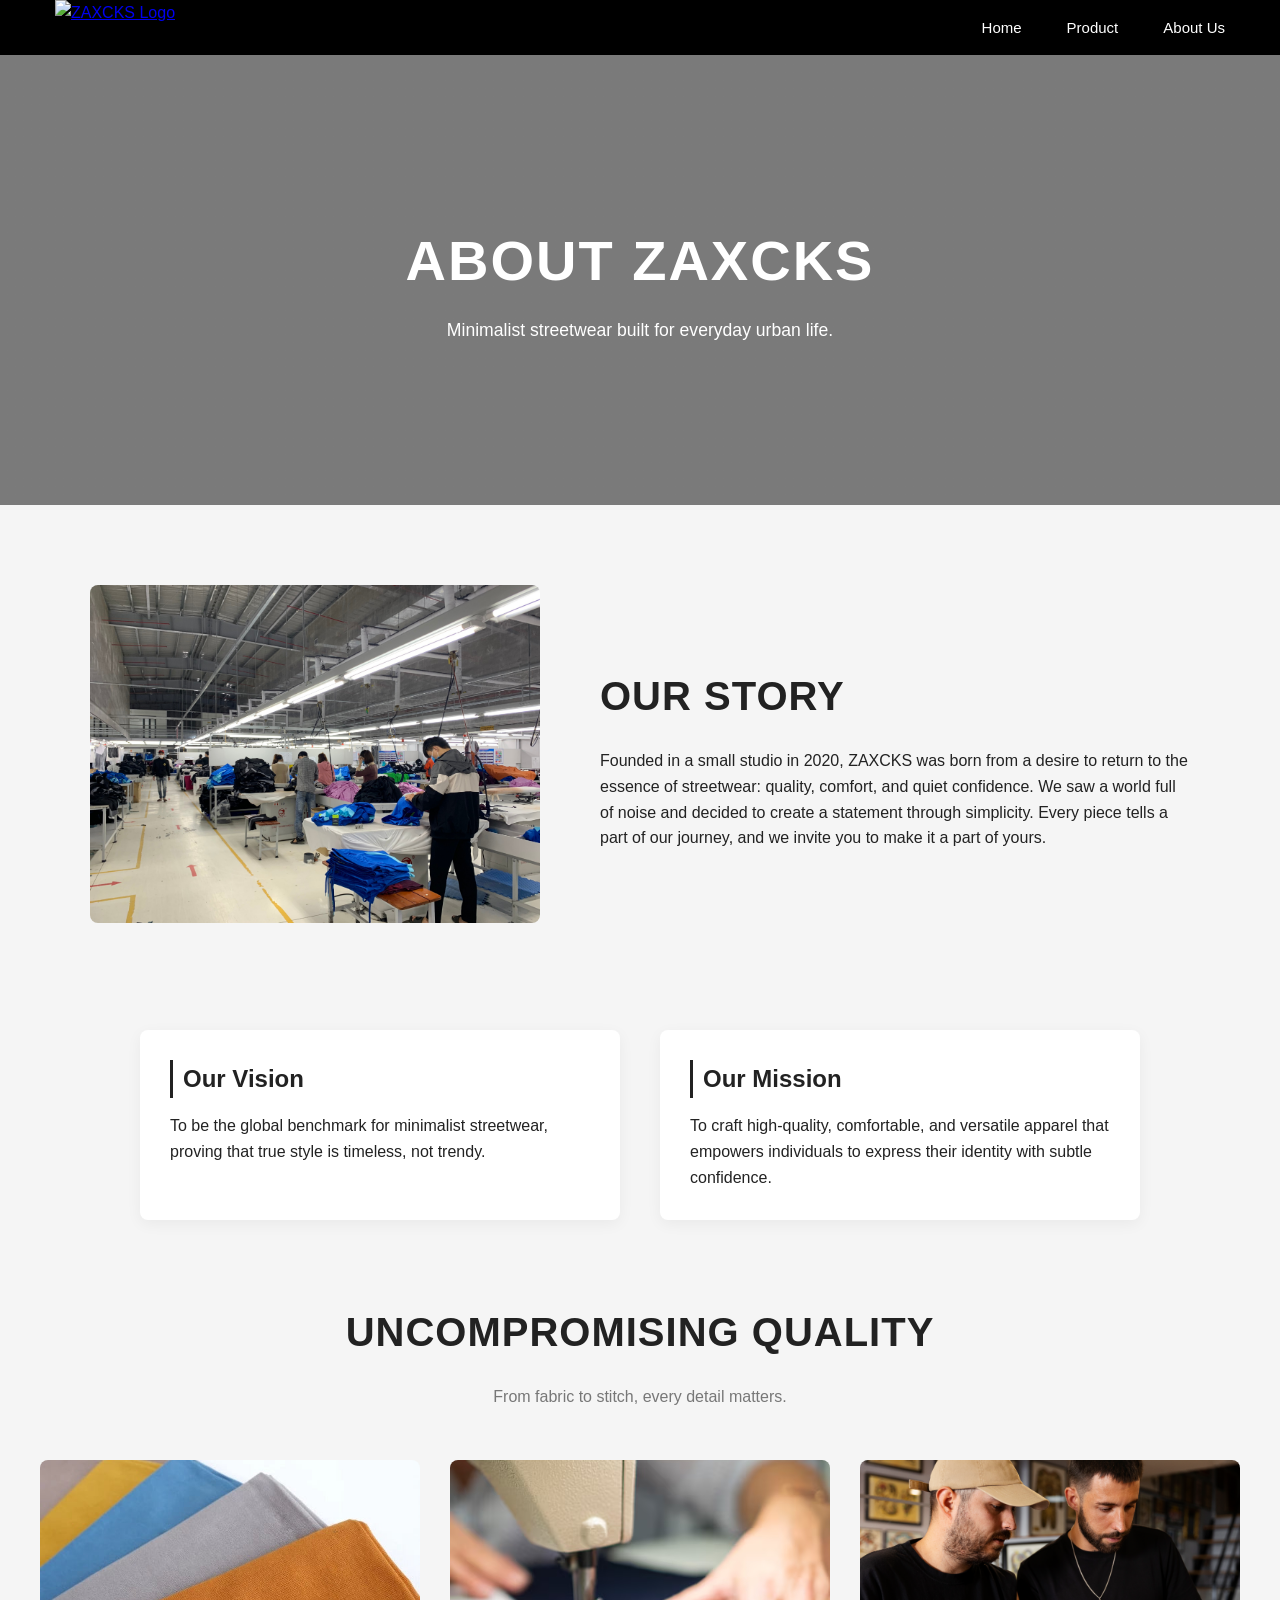
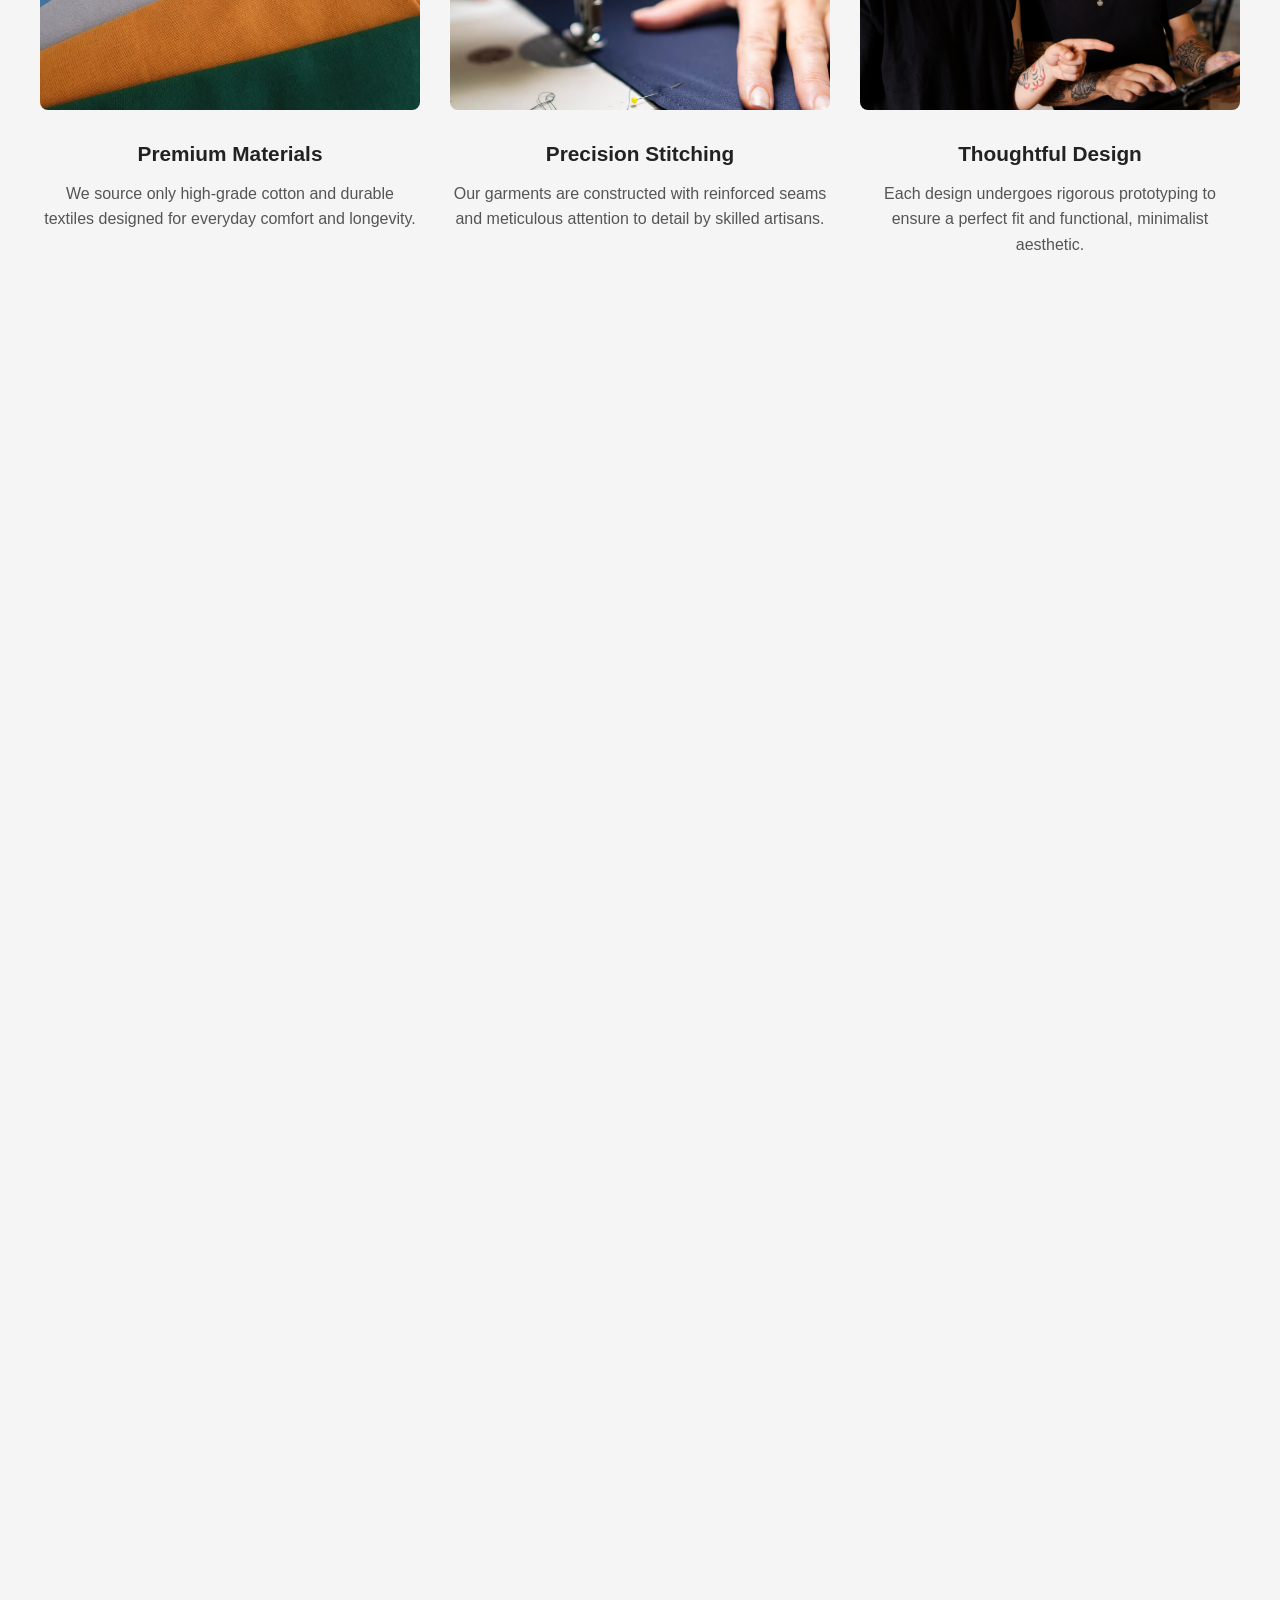
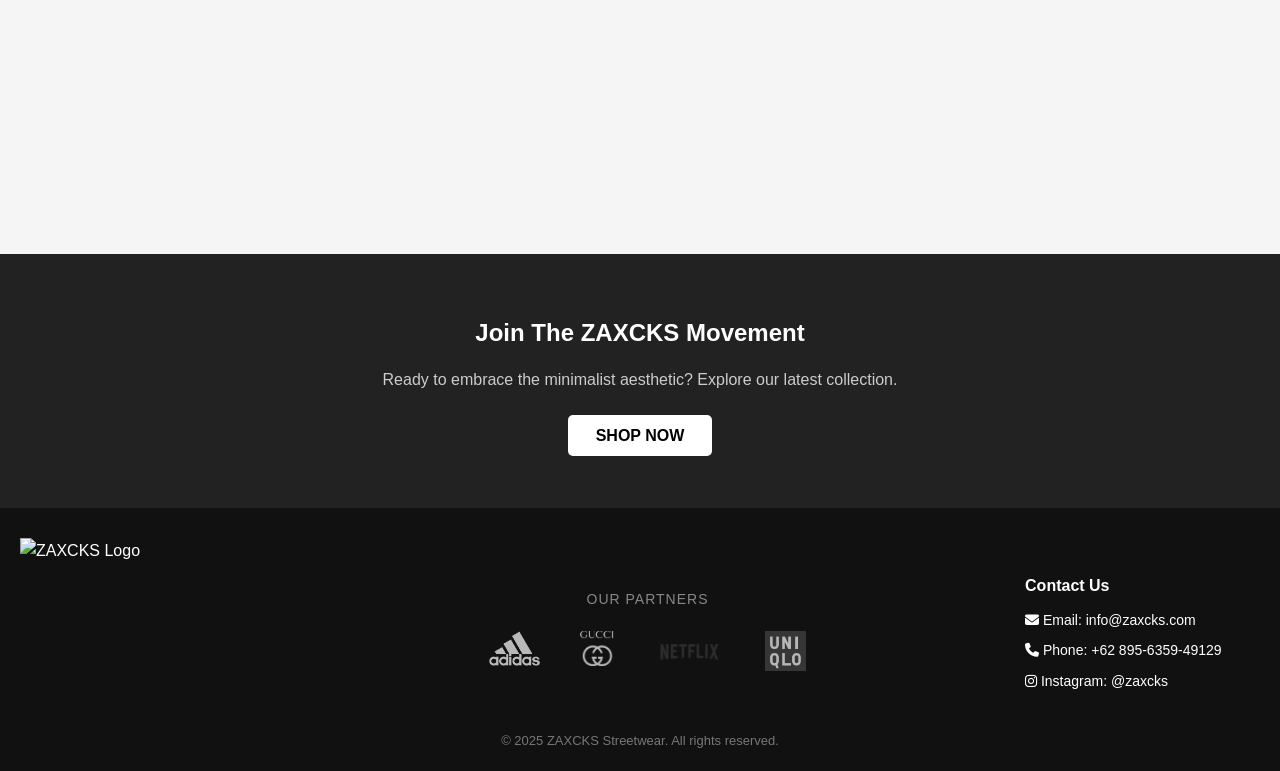
==== about.html @ 5cced83f "apalah" ====
<!DOCTYPE html>
<html lang="en">
<head>
  <meta charset="UTF-8">
  <meta name="viewport" content="width=device-width, initial-scale=1.0">
  <title>About - ZAXCKS Streetwear</title>
  <link rel="stylesheet" href="./styling/main.css">
  <link rel="stylesheet" href="./styling/about.css">
  <link rel="stylesheet" href="https://cdnjs.cloudflare.com/ajax/libs/font-awesome/6.5.1/css/all.min.css">
</head>
<body>

  <header>
    <nav class="navbar">
      <div class="logo">
        <a href="index.html"><img src="./images/logo.png" alt="ZAXCKS Logo"></a>
      </div>
      <ul class="nav-menu">
        <li><a href="index.html">Home</a></li>
        <li><a href="product.html">Product</a></li>
        <li><a href="about.html">About Us</a></li>
      </ul>
    </nav>
  </header>

  <section class="about-hero">
    <div class="about-hero-content">
      <h1>ABOUT ZAXCKS</h1>
      <p>Minimalist streetwear built for everyday urban life.</p>
    </div>
  </section>

  <main class="about-page">
    
    <section id="story" class="about-section hidden">
      <div class="layout-container">
        <div class="layout-image">
          <img src="./images//home/stories.webp" alt="ZAXCKS workspace">
        </div>
        <div class="layout-text">
          <h2>Our Story</h2>
          <p>Founded in a small studio in 2020, ZAXCKS was born from a desire to return to the essence of streetwear: quality, comfort, and quiet confidence. We saw a world full of noise and decided to create a statement through simplicity. Every piece tells a part of our journey, and we invite you to make it a part of yours.</p>
        </div>
      </div>
    </section>

    <section id="vision-mission" class="hidden">
      <div class="v-m-container">
        <div class="v-m-item">
          <h3>Our Vision</h3>
          <p>To be the global benchmark for minimalist streetwear, proving that true style is timeless, not trendy.</p>
        </div>
        <div class="v-m-item">
          <h3>Our Mission</h3>
          <p>To craft high-quality, comfortable, and versatile apparel that empowers individuals to express their identity with subtle confidence.</p>
        </div>
      </div>
    </section>

    <section id="craftsmanship" class="about-section hidden">
        <h2>Uncompromising Quality</h2>
        <p class="section-subtitle">From fabric to stitch, every detail matters.</p>
        <div class="craft-grid">
            <div class="craft-item">
                <img src="./images/about/craft1.jpeg" alt="Premium Fabric">
                <h4>Premium Materials</h4>
                <p>We source only high-grade cotton and durable textiles designed for everyday comfort and longevity.</p>
            </div>
            <div class="craft-item">
                <img src="./images/about/craft2.jpg" alt="Detailed Stitching">
                <h4>Precision Stitching</h4>
                <p>Our garments are constructed with reinforced seams and meticulous attention to detail by skilled artisans.</p>
            </div>
            <div class="craft-item">
                <img src="./images/about/craft3.jpg" alt="Thoughtful Design">
                <h4>Thoughtful Design</h4>
                <p>Each design undergoes rigorous prototyping to ensure a perfect fit and functional, minimalist aesthetic.</p>
            </div>
        </div>
    </section>

    <section id="sustainability" class="about-section hidden">
        <div class="layout-container reverse">
            <div class="layout-image">
              <img src="./images/about/sustain.jpg" alt="Sustainable practices">
            </div>
            <div class="layout-text">
              <h2>Our Social Impact</h2>
              <p>We are committed to responsible production. We partner with ethical manufacturers, use eco-friendly packaging, and dedicate a portion of our profits to support local creative communities. Style shouldn't come at the cost of our planet or people.</p>
            </div>
        </div>
    </section>
    
    <section id="team" class="about-section hidden">
      <h2>Meet The Team</h2>
      <div class="team-grid">
        <div class="team-member">
          <img src="./images/about/team.jpg" alt="Founder 2">
          <p>Our Beloved Teams</p>
        </div>
      </div>
    </section>

    <section id="user-rate" class="about-section alt-bg">

    </section>

    <section id="cta" class="about-cta-section">
        <h2>Join The ZAXCKS Movement</h2>
        <p>Ready to embrace the minimalist aesthetic? Explore our latest collection.</p>
        <a href="product.html" class="cta-button">Shop Now</a>
    </section>
    </main>

    <footer> 
    <div class="footer-container">
      <div class="footer-left">
        <div class="footer-logo">
          <img src="./images/logo.png" alt="ZAXCKS Logo" />
        </div>
      </div>

      <div class="footer-partners">
        <h4>Our Partners</h4>
          <div class="partner-logos">
            <div class="dark-logo">
              <img src="./images/footer/partner1.png" alt="Partner 1">
              <img src="./images/footer/partner2.png" alt="Partner 2">
            </div>
              <img src="./images/footer/partner3.png" alt="Partner 3">
              <img src="./images/footer/partner4.png" alt="Partner 4">
          </div>
      </div>

      <div class="footer-right">
        <h3>Contact Us</h3>
        <ul>
          <li><i class="fas fa-envelope"></i> Email: <a href="mailto:info@zaxcks.com">info@zaxcks.com</a></li>
          <li><i class="fas fa-phone"></i> Phone: <a href="tel:+6281234567890">+62 895-6359-49129</a></li>
          <li><i class="fab fa-instagram"></i> Instagram: <a href="https://instagram.com/zaxcks_" target="_blank">@zaxcks</a></li> 
        </ul> 
      </div>
    </div>

    <div class="footer-copy"> 
      <p>&copy; 2025 ZAXCKS Streetwear. All rights reserved.</p> 
    </div> 
    </footer>
</body>
  <script src="/script.js"></script>
---- styling/main.css ----
/* -- Global Styling -- */

/* Reset & Basic Setup */
* {
    margin: 0;
    padding: 0;
    box-sizing: border-box;
}

html, body {
    scroll-behavior: smooth;
}

body {
    font-family: 'Mark Pro', Arial, Helvetica, sans-serif;
    background-color: #f5f5f5;
    color: #222;
    line-height: 1.6;
    flex-direction: column;
    min-height: 100vh;
}

main {
    width: 100%;
}

/* Header & Navbar */
header {
    color: #fff;
    position: sticky;
    top: 0;
    z-index: 1000;
    width: 100%
}

.logo {
    gap: 10px;
    align-items: center;
    display: flex;
}

.logo img { 
    height: 55px;
    width: auto; 
    display: block; 
}

.navbar {
    display: flex;
    justify-content: space-between;
    align-items: center;
    background-color: black;
    padding: 0px 55px;
}

.nav-menu {
    list-style: none;
    display: flex;
    gap: 45px;
}

.nav-menu a {
    color: white;
    text-decoration: none;
    font-family: 'Mark Pro', sans-serif;
    font-size: 15px;
    font-weight: 500;
    transition: color 0.3s;
}

.nav-menu a:hover {
    color: gray;
    transition: 0.3s;
}

/* Tombol Umum */
.cta-button {
    background-color: #fff;
    color: #000;
    padding: 12px 28px;
    text-decoration: none;
    font-weight: bold;
    border-radius: 5px;
    transition: all 0.3s ease;
    text-transform: uppercase;
}

.cta-button:hover {
    background-color: #ddd;
    transform: scale(1.05);
}

/* Footer */
footer {
    background: #111;
    color: #fff;
    padding: 30px 20px 20px;
}

.footer-container {
    display: flex;
    justify-content: space-between;
    align-items: flex-start;
    flex-wrap: wrap;
    margin: 0 auto
}

/* .footer-left {
    flex: 0;
} */

.footer-left, .footer-partners {
    flex: 0; 
    min-width: 250px; 
}

.footer-logo {
    height: 200px;
    position: absolute;
    width: auto;
    margin-bottom: 15px;
}

.footer-logo img {
    height: 100%;
    margin-bottom: 10px;
}

.footer-right {
    margin-top: 35px;
    padding-right: 3vw
}

.footer-right h3 {
    margin-bottom: 10px;
    font-size: 16px;
    font-weight: 600;
}

.footer-right ul {
    list-style: none;
    padding: 0;
}

.footer-right li {
    margin-bottom: 8px;
    font-size: 14px;
}

.footer-right a {
    color: #fff;
    text-decoration: none;
    transition: color 0.3s;
}

.footer-right a:hover {
    color: gray;
}

.footer-partners {
    text-align: center;
    padding: 30px 0;
    margin: 0 auto;
    margin-top: 20px;
    flex: 1;
}

.footer-partners h4 {
    margin-bottom: 20px;
    color: #888;
    font-size: 14px;
    font-weight: 500;
    text-transform: uppercase;
    letter-spacing: 1px;
}

.partner-logos, .dark-logo {
    display: flex;
    justify-content: center;
    gap: 40px;
    flex-wrap: wrap;
}

.partner-logos img {
    max-height: 40px; 
    width: auto;
    filter: grayscale(100%) opacity(0.7);
    transition: filter 0.3s ease;
}

.partner-logos img:hover {
    filter: grayscale(0%) opacity(1); 
}

.dark-logo img {
    max-height: 35px;
    width: auto;
    filter: invert(1) opacity(0.7);
    transition: filter 0.3s ease;
}

.footer-copy {
    text-align: center;
    margin-top: 30px;
    font-size: 13px;
    color: #777;
}

/* Animasi Scroll */
.hidden {
  opacity: 0;
  transform: translateY(30px);
  transition: opacity 1.3s ease-out, transform 1.3s ease-out;
}

.show {
  opacity: 1;
  transform: translateY(0);
}

/* Media Queries */
@media (max-width: 600px) {
    main {
        padding: 15px;
    }
    .navbar {
        flex-direction: column;
        gap: 15px;
    }
    .nav-menu {
        gap: 20px;
    }
}
---- styling/about.css ----
.about-page {
    width: 100%;
}

/* hero */
.about-hero {
  background-image: linear-gradient(rgba(0,0,0,0.5), rgba(0,0,0,0.5)), url('../images/about/bg3.jpg');
  background-size: cover;
  background-position: center;
  color: #fff;
  min-height: 50vh;
  display: flex;
  justify-content: center;
  align-items: center;
  text-align: center;
  padding: 20px;
}

.about-hero h1 {
  font-size: 3.5rem;
  text-transform: uppercase;
  letter-spacing: 2px;
}

.about-hero p {
  font-size: 1.1rem;
  max-width: 500px;
  margin: 10px auto 0;
}

/* main */ 
.about-section {
    padding: 80px 40px;
}

.about-section h2 {
    text-align: center;
    font-size: 2.5rem;
    margin-bottom: 20px;
    text-transform: uppercase;
    letter-spacing: 1px;
}
.about-section .section-subtitle {
    text-align: center;
    max-width: 600px;
    margin: 0 auto 50px;
    color: #777;
}

/* Story Section */
.layout-container {
    display: flex;
    align-items: center;
    justify-content: center;
    gap: 60px;
    max-width: 1100px;
    margin: 0 auto;
    flex-wrap: wrap; 
}
.layout-container.reverse {
    flex-direction: row-reverse;
}
.layout-image {
    flex: 1;
    min-width: 300px;
    max-width: 450px;
}
.layout-image img {
    width: 100%;
    border-radius: 8px;
}
.layout-text {
    flex: 1;
    min-width: 300px;
    max-width: 600px;
}
.layout-text h2 {
    text-align: left;
    margin-bottom: 20px;
}

/* Vision & Mission */
.v-m-container {
    display: flex;
    justify-content: center;
    gap: 40px;
    max-width: 1000px;
    margin: 20px auto 0;
    flex-wrap: wrap;
}
.v-m-item {
    flex: 1;
    min-width: 300px;
    background-color: #fff;
    padding: 30px;
    border-radius: 8px;
    box-shadow: 0 4px 15px rgba(0,0,0,0.05);
}
.v-m-item h3 {
    font-size: 1.5rem;
    margin-bottom: 15px;
    border-left: 3px solid #222;
    padding-left: 10px;
}

/* Craftsmanship */
.craft-grid {
    display: grid;
    grid-template-columns: repeat(auto-fit, minmax(300px, 1fr));
    gap: 30px;
    max-width: 1200px;
    margin: 0 auto;
}
.craft-item {
    text-align: center;
}
.craft-item img {
    width: 100%;
    height: 250px;
    object-fit: cover;
    border-radius: 8px;
    margin-bottom: 20px;
}
.craft-item h4 {
    font-size: 1.3rem;
    margin-bottom: 10px;
}
.craft-item p {
    color: #555;
}

/* Meet the Team */
.team-grid {
    display: flex;
    justify-content: center;
    gap: 40px;
    flex-wrap: wrap;
    max-width: 800px;
    margin: 50px auto 0;
}
.team-member {
    text-align: center;
}
.team-member img {
    width: 35vw;
    height: auto;
    border-radius: 8px;
    object-fit: cover;
    margin-bottom: 20px;
}
.team-member h3 {
    font-size: 1.4rem;
    margin-bottom: 5px;
}
.team-member p {
    color: #777;
}

/* Achievements */
#achievements .partner-logos {
    padding-top: 30px;
}

/* Call-to-Action */
.about-cta-section {
    background-color: #222;
    color: #fff;
    text-align: center;
    padding: 60px 20px;
}
.about-cta-section h2 {
    color: #fff;
    margin-bottom: 15px;
}
.about-cta-section p {
    margin-bottom: 30px;
    color: #ccc;
}
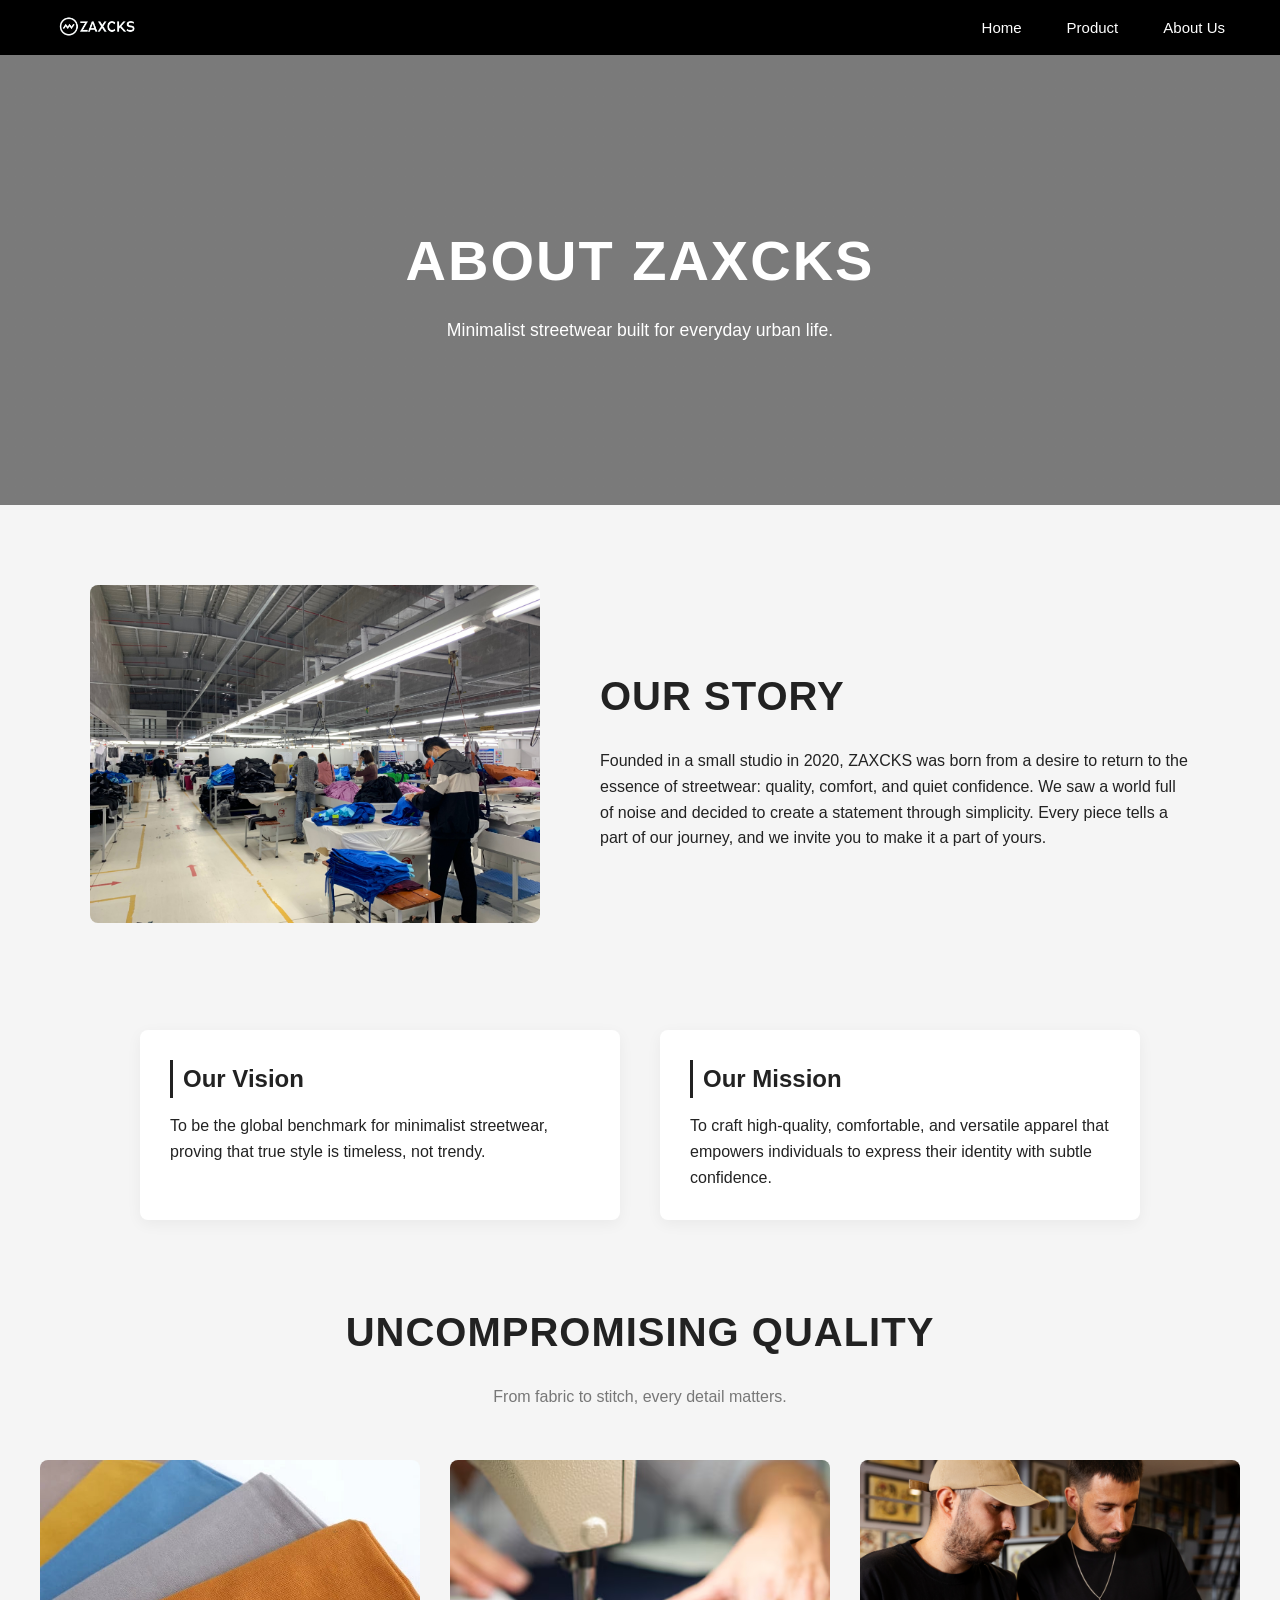
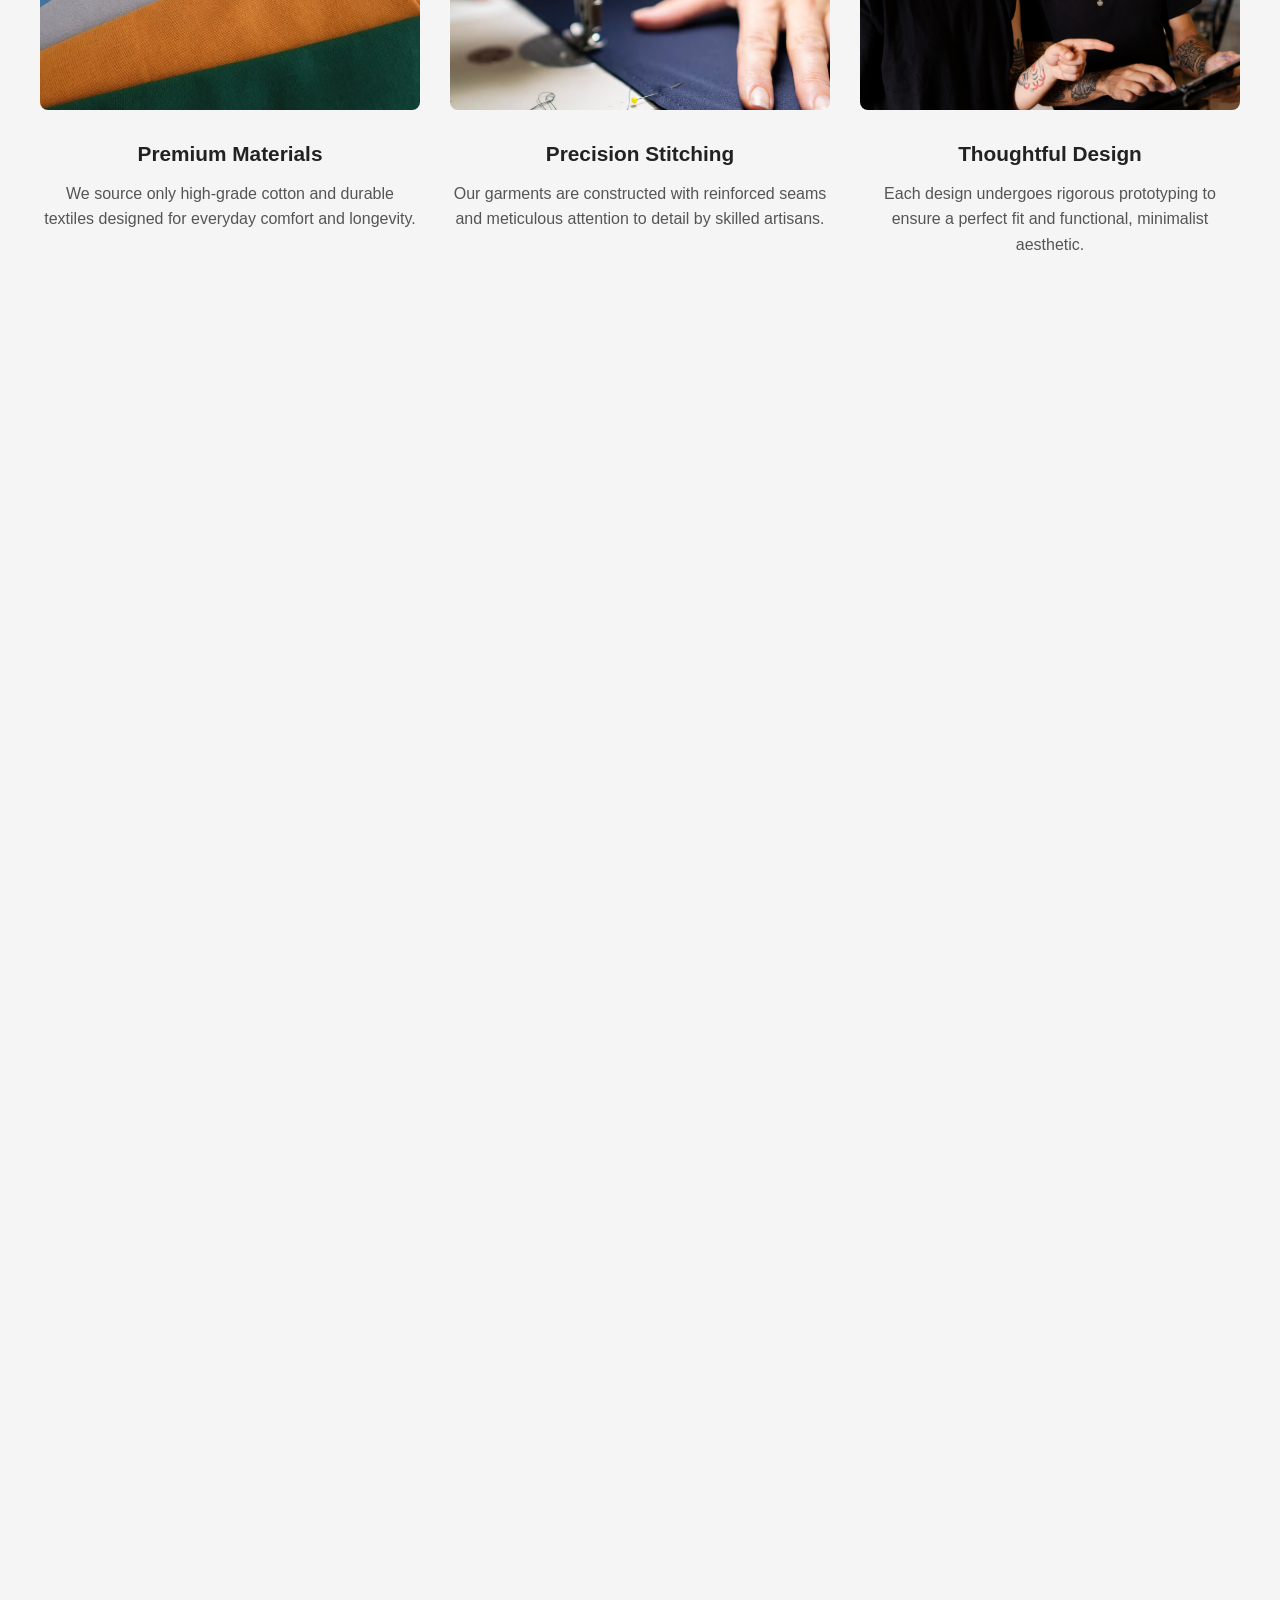
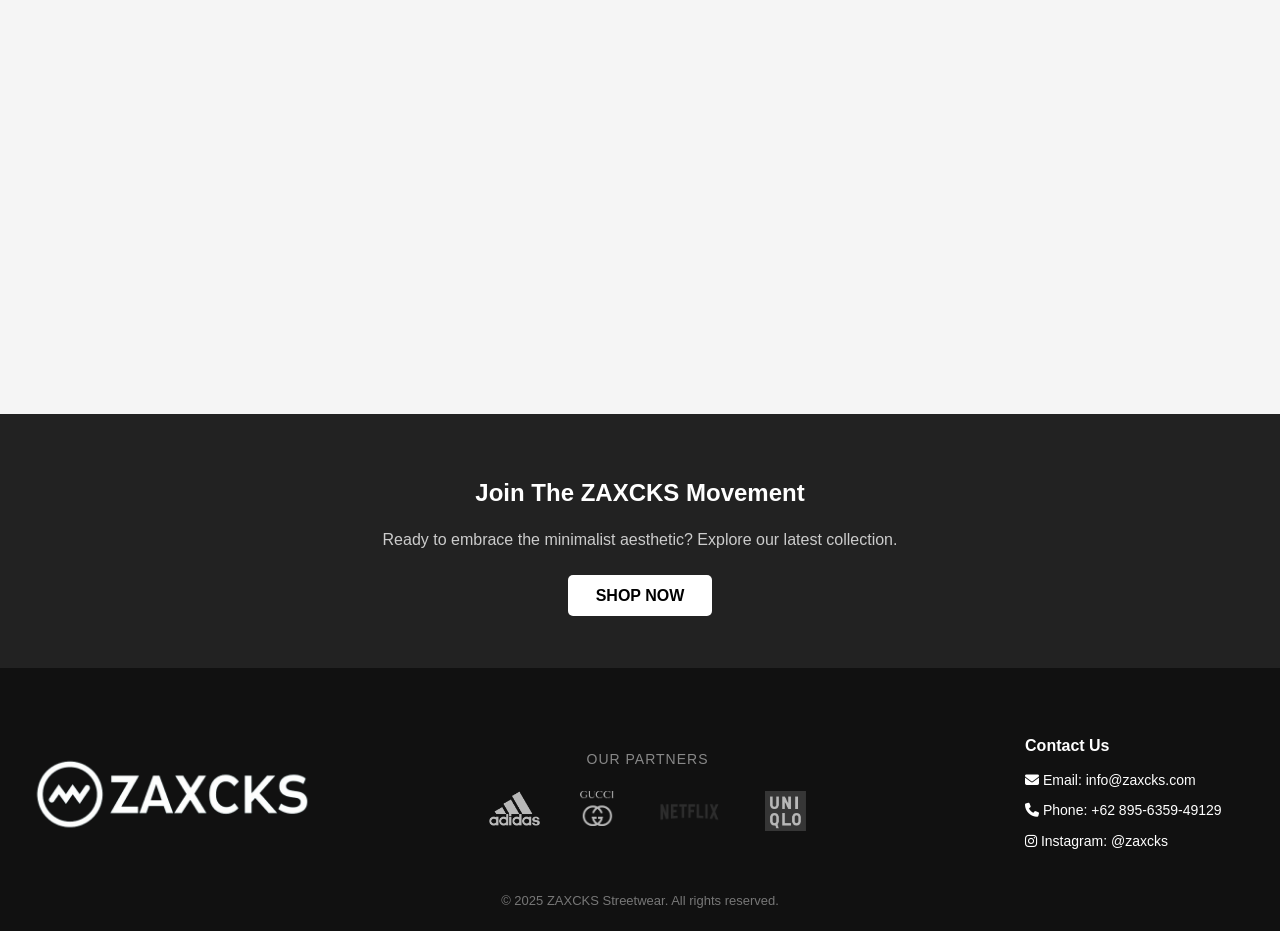
==== commit 54af6da5: "head logo & some issue fix" ====
--- a/about.html
+++ b/about.html
@@ -6,6 +6,7 @@
   <title>About - ZAXCKS Streetwear</title>
   <link rel="stylesheet" href="./styling/main.css">
   <link rel="stylesheet" href="./styling/about.css">
+  <link rel="icon" type="image/png" href="./images/head-icon.png"/>
   <link rel="stylesheet" href="https://cdnjs.cloudflare.com/ajax/libs/font-awesome/6.5.1/css/all.min.css">
 </head>
 <body>
@@ -13,7 +14,7 @@
   <header>
     <nav class="navbar">
       <div class="logo">
-        <a href="index.html"><img src="./images/logo.png" alt="ZAXCKS Logo"></a>
+        <a href="index.html"><img src="./images/Logo.png" alt="ZAXCKS Logo"></a>
       </div>
       <ul class="nav-menu">
         <li><a href="index.html">Home</a></li>
@@ -116,7 +117,7 @@
     <div class="footer-container">
       <div class="footer-left">
         <div class="footer-logo">
-          <img src="./images/logo.png" alt="ZAXCKS Logo" />
+          <img src="./images/Logo.png" alt="ZAXCKS Logo" />
         </div>
       </div>
 
@@ -147,4 +148,4 @@
     </div> 
     </footer>
 </body>
-  <script src="/script.js"></script>
+  <script src="script.js"></script>
--- a/styling/main.css
+++ b/styling/main.css
@@ -43,6 +43,8 @@
     height: 55px;
     width: auto; 
     display: block; 
+    object-fit: contain;
+    flex-shrink: 0;
 }
 
 .navbar {
@@ -219,15 +221,53 @@
 }
 
 /* Media Queries */
-@media (max-width: 600px) {
-    main {
-        padding: 15px;
-    }
+@media (max-width: 768px) {
+    /* Navbar */
     .navbar {
         flex-direction: column;
         gap: 15px;
-    }
+        padding: 15px 20px;
+    }
+
     .nav-menu {
-        gap: 20px;
+        gap: 25px; 
+    }
+
+    /* Footer */
+    footer {
+    background: #111;
+    color: #fff;
+    margin: 0 auto;
+    }
+    
+    .footer-container {
+        flex-direction: column;
+        align-items: center;
+        text-align: center;
+    }
+
+    .footer-left, .footer-partners, .footer-right {
+        text-align: center;
+        width: 100%;
+    }
+
+    .footer-logo {
+        position: static;
+        height: auto;
+        display: flex;
+        justify-content: center;
+        width: 150px;
+        padding-top: 0;
+        margin: 0 auto;
+    }
+
+    .footer-logo img {
+        height: auto;
+        width: 100%;
+    }
+    
+    .footer-right {
+        margin-top: 0;
+        padding-right: 0;
     }
 }
--- a/styling/about.css
+++ b/styling/about.css
@@ -142,7 +142,7 @@
     text-align: center;
 }
 .team-member img {
-    width: 35vw;
+    width: 45vw;
     height: auto;
     border-radius: 8px;
     object-fit: cover;
@@ -175,4 +175,28 @@
 .about-cta-section p {
     margin-bottom: 30px;
     color: #ccc;
+}
+
+@media (max-width: 768px) {
+    .about-section {
+        padding: 60px 20px; /* Kurangi padding di mobile */
+    }
+
+    /* Kecilkan font di hero */
+    .about-hero h1 {
+        font-size: 2.2rem;
+    }
+    .about-hero p {
+        font-size: 1rem;
+    }
+
+    #craftsmanship h2 {
+        font-size: 2rem;
+    }
+
+    .team-member img {
+        width: 250px; 
+        height: 250px;
+        border-radius: 25%; 
+    }
 }
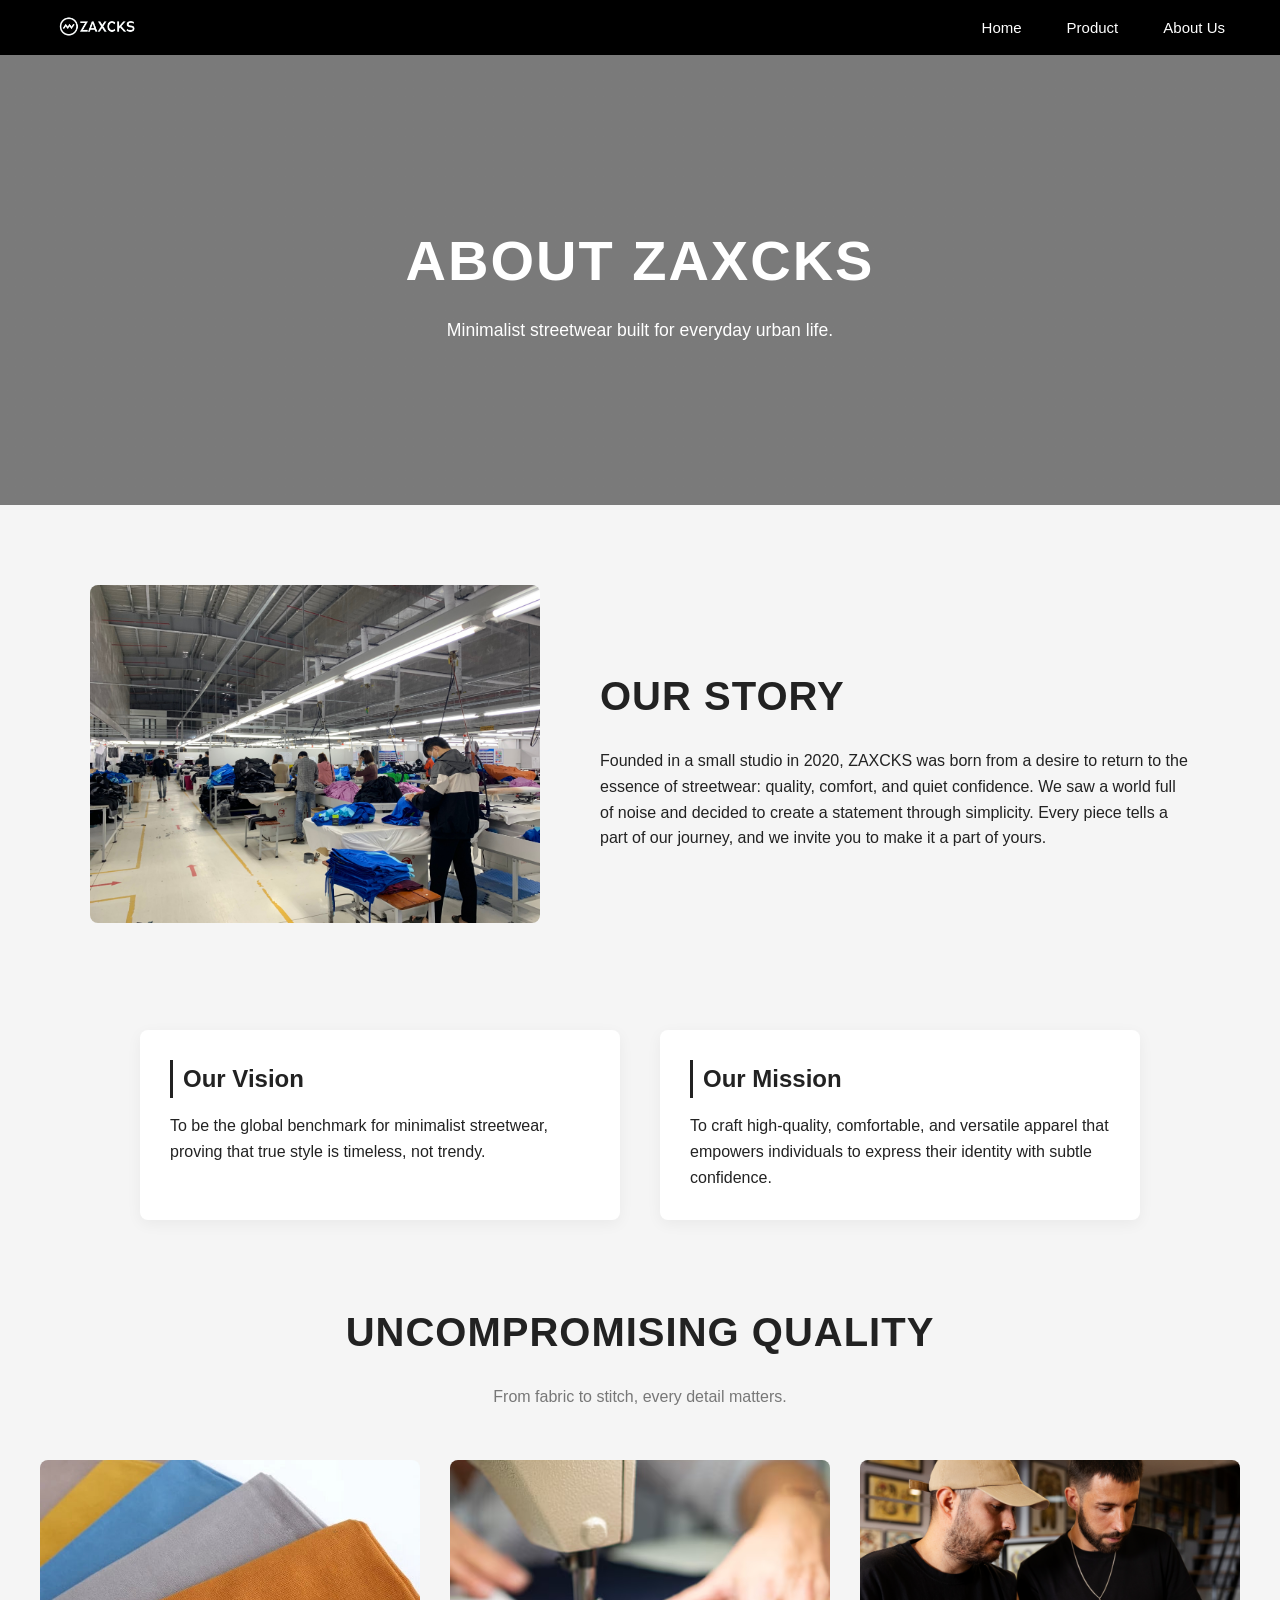
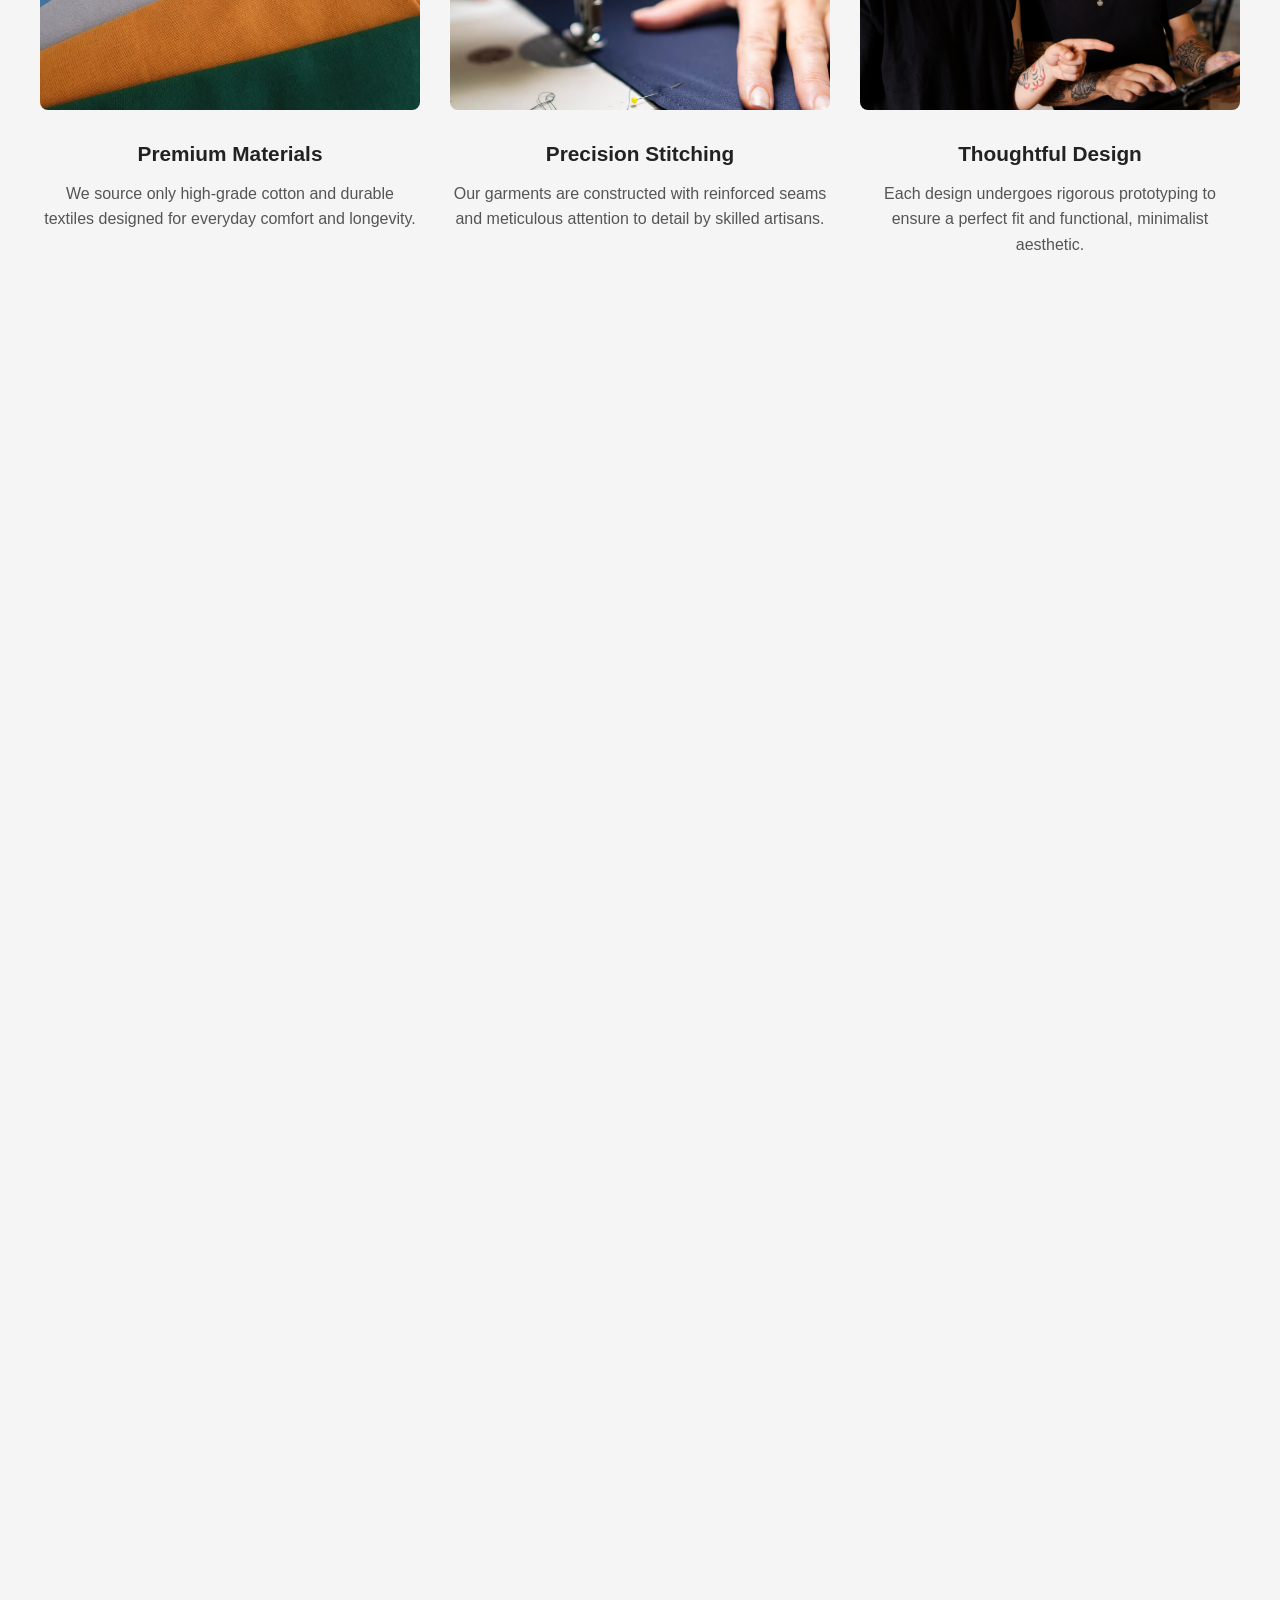
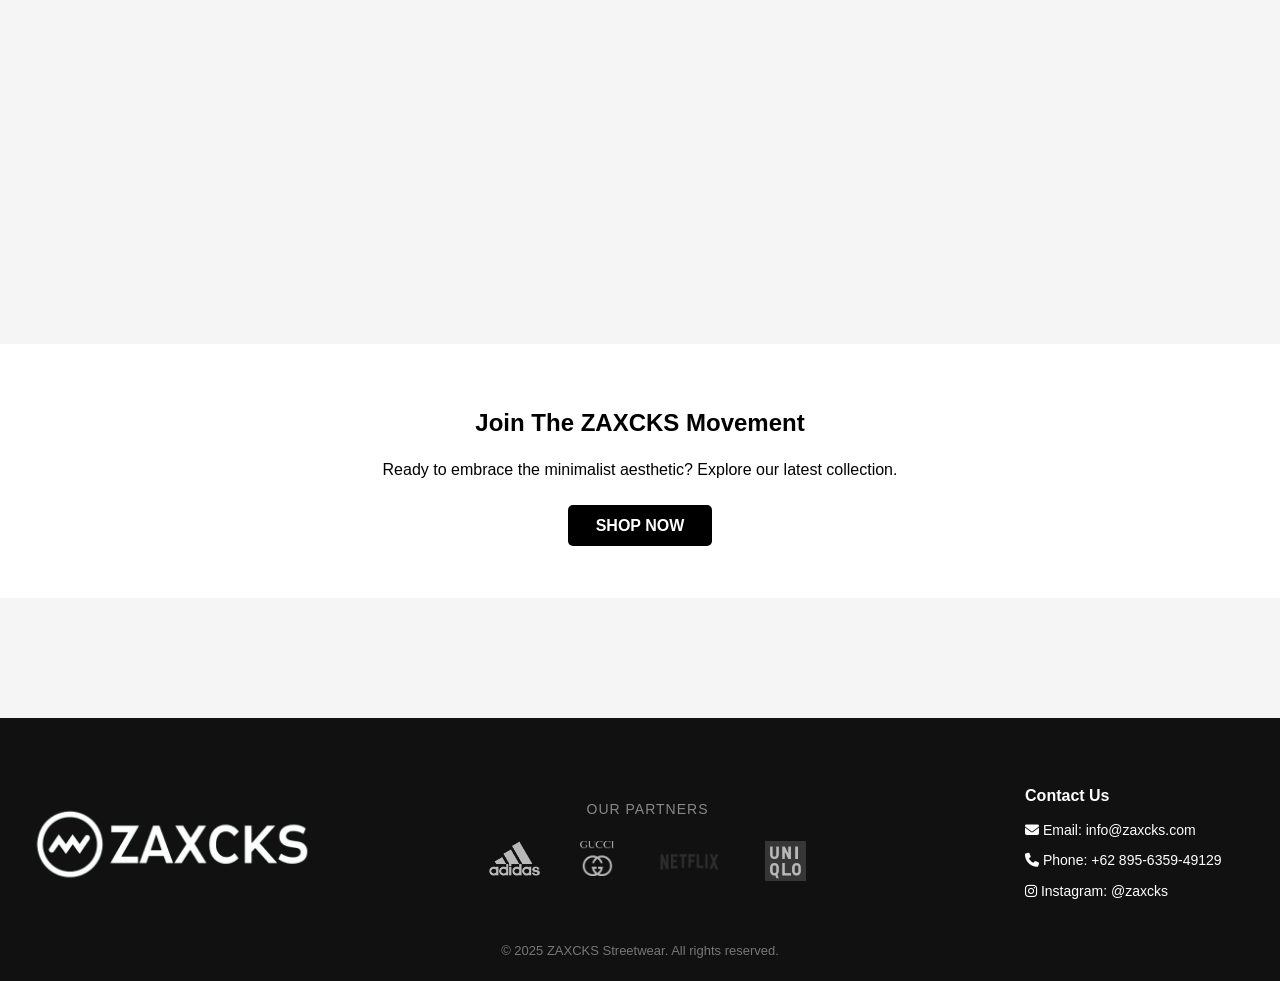
==== commit ebe87323: "ubah design dikit ajah" ====
--- a/about.html
+++ b/about.html
@@ -109,7 +109,7 @@
     <section id="cta" class="about-cta-section">
         <h2>Join The ZAXCKS Movement</h2>
         <p>Ready to embrace the minimalist aesthetic? Explore our latest collection.</p>
-        <a href="product.html" class="cta-button">Shop Now</a>
+        <a href="product.html" class="cta-button-about">Shop Now</a>
     </section>
     </main>
 
--- a/styling/main.css
+++ b/styling/main.css
@@ -88,7 +88,7 @@
 }
 
 .cta-button:hover {
-    background-color: #ddd;
+    background-color: #c4c4c4;
     transform: scale(1.05);
 }
 
@@ -231,13 +231,6 @@
 
     .nav-menu {
         gap: 25px; 
-    }
-
-    /* Footer */
-    footer {
-    background: #111;
-    color: #fff;
-    margin: 0 auto;
     }
     
     .footer-container {
--- a/styling/about.css
+++ b/styling/about.css
@@ -137,6 +137,7 @@
     flex-wrap: wrap;
     max-width: 800px;
     margin: 50px auto 0;
+    padding-bottom: 0;
 }
 .team-member {
     text-align: center;
@@ -156,25 +157,40 @@
     color: #777;
 }
 
-/* Achievements */
-#achievements .partner-logos {
-    padding-top: 30px;
-}
-
 /* Call-to-Action */
 .about-cta-section {
-    background-color: #222;
-    color: #fff;
-    text-align: center;
-    padding: 60px 20px;
-}
+    background-color: #fff;
+    color: #000000;
+    text-align: center;
+    padding: 60px 50px;
+    position: relative;
+    z-index: 10;
+    margin-top: -70px;
+    margin-bottom: 120px
+}
+
 .about-cta-section h2 {
-    color: #fff;
     margin-bottom: 15px;
 }
+
 .about-cta-section p {
     margin-bottom: 30px;
-    color: #ccc;
+}
+
+.cta-button-about {
+    background-color: #000000;
+    color: #ffffff;
+    padding: 12px 28px;
+    text-decoration: none;
+    font-weight: bold;
+    border-radius: 5px;
+    transition: all 0.3s ease;
+    text-transform: uppercase;
+}
+
+.cta-button-about:hover {
+    background-color: #555;
+    transform: scale(1.05);
 }
 
 @media (max-width: 768px) {
